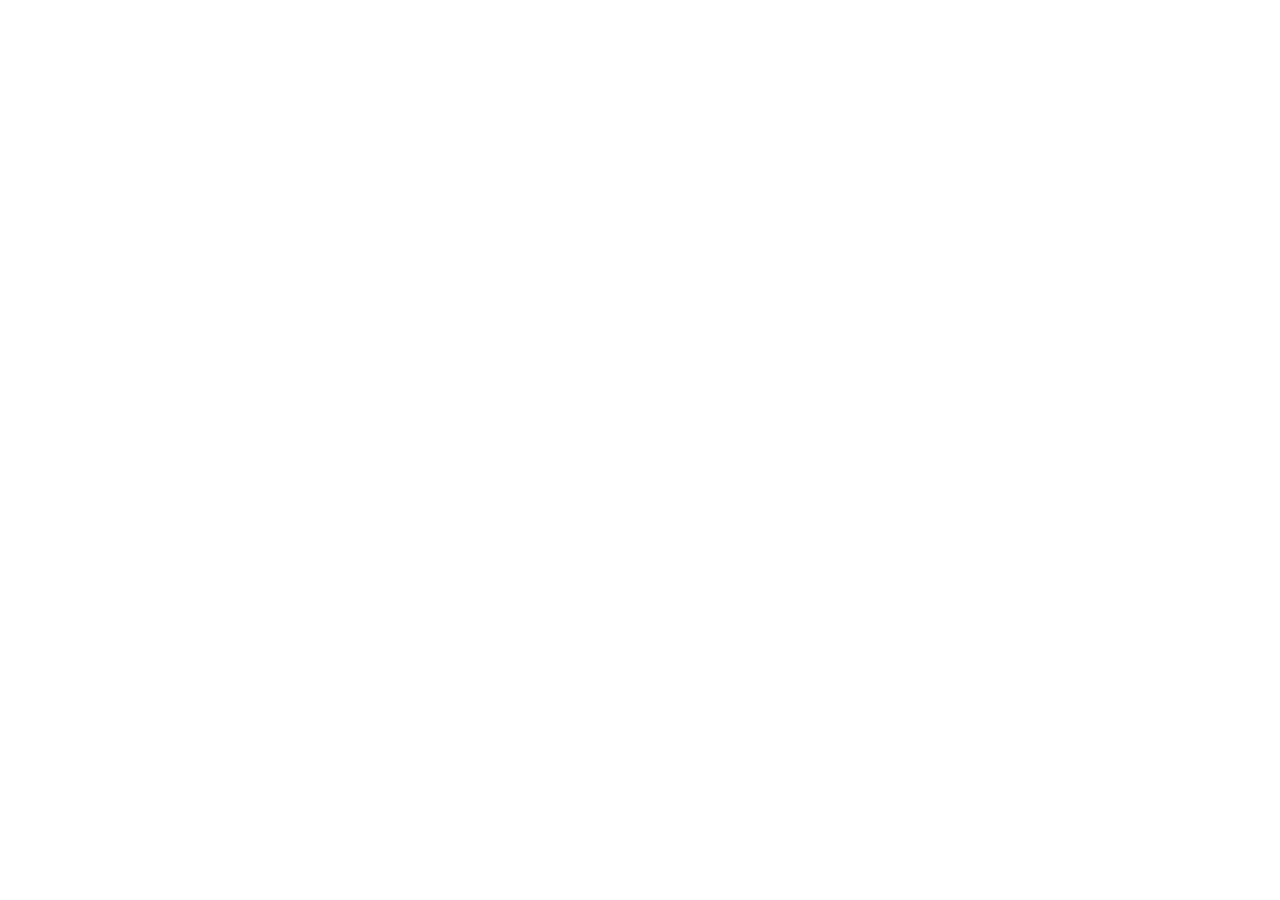
==== benchmarks.html @ 6f4abfc7 "Fix file structure and completed index.html" ====
<!DOCTYPE html>
<html lang="en">
<head>
    <meta charset="UTF-8">
    <meta name="viewport" content="width=device-width, initial-scale=1.0">
    <title>ComputeMetrics Hub</title>
    <!-- Bootstrap 5 CSS CDN -->
    <link href="https://cdn.jsdelivr.net/npm/bootstrap@5.3.3/dist/css/bootstrap.min.css" rel="stylesheet">
    <link rel="stylesheet" href="../assets/css/styles.css">
</head>
<body>
    
    <!-- We will inject the shared navbar code here next -->

    <script src="https://cdn.jsdelivr.net/npm/bootstrap@5.3.3/dist/js/bootstrap.bundle.min.js"></script>
    <script type="module" src="../assets/js/main.js"></script>
</body>
</html>
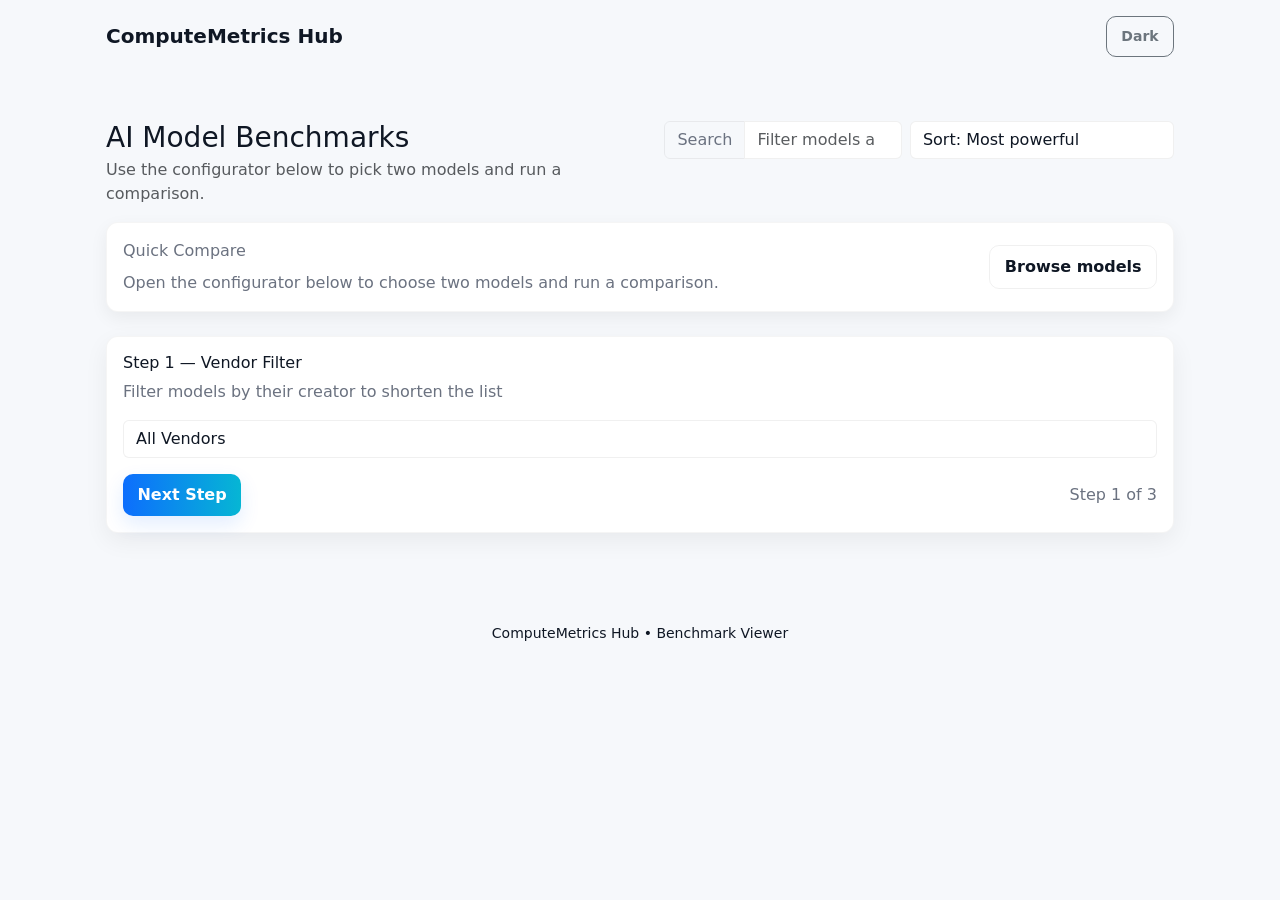
==== commit 4f337eb1: "chore: initial commit — basic bare minimum functionality with api calls" ====
--- a/benchmarks.html
+++ b/benchmarks.html
@@ -1,18 +1,178 @@
-<!DOCTYPE html>
+<!doctype html>
 <html lang="en">
 <head>
-    <meta charset="UTF-8">
-    <meta name="viewport" content="width=device-width, initial-scale=1.0">
-    <title>ComputeMetrics Hub</title>
-    <!-- Bootstrap 5 CSS CDN -->
-    <link href="https://cdn.jsdelivr.net/npm/bootstrap@5.3.3/dist/css/bootstrap.min.css" rel="stylesheet">
-    <link rel="stylesheet" href="../assets/css/styles.css">
+  <meta charset="utf-8" />
+  <meta name="viewport" content="width=device-width,initial-scale=1" />
+  <title>ComputeMetrics Hub - Benchmarks</title>
+
+  <link href="https://cdn.jsdelivr.net/npm/bootstrap@5.3.0/dist/css/bootstrap.min.css" rel="stylesheet">
+  <link rel="stylesheet" href="assets/css/styles.css">
 </head>
 <body>
-    
-    <!-- We will inject the shared navbar code here next -->
+  <header class="site-header">
+    <nav class="navbar navbar-expand-lg">
+      <div class="container">
+        <a class="navbar-brand fw-bold" href="index.html">ComputeMetrics Hub</a>
 
-    <script src="https://cdn.jsdelivr.net/npm/bootstrap@5.3.3/dist/js/bootstrap.bundle.min.js"></script>
-    <script type="module" src="../assets/js/main.js"></script>
+        <div class="ms-auto d-flex align-items-center gap-2">
+          <button id="themeToggle" class="btn btn-sm btn-outline-secondary">Dark</button>
+        </div>
+      </div>
+    </nav>
+  </header>
+
+  <main class="container py-5">
+    <section class="mb-3 d-flex flex-column flex-md-row justify-content-between gap-3 align-items-start">
+      <div>
+        <h1 class="h3 mb-1">AI Model Benchmarks</h1>
+        <p class="text-muted mb-0">Use the configurator below to pick two models and run a comparison.</p>
+      </div>
+
+      <form id="benchControlsForm" class="d-flex gap-2 align-items-center" autocomplete="off" onsubmit="return false;">
+        <div class="input-group">
+          <span class="input-group-text">Search</span>
+          <input id="globalSearch" name="bench_search_unique" class="form-control" type="search"
+                 placeholder="Filter models across the dataset..." aria-label="Search models"
+                 autocomplete="off" autocorrect="off" autocapitalize="off" spellcheck="false" />
+        </div>
+
+        <select id="sortSelect" class="form-select">
+          <option value="power_desc" selected>Sort: Most powerful</option>
+          <option value="power_asc">Sort: Least powerful</option>
+          <option value="params_desc">Sort: Params (desc)</option>
+          <option value="speed_desc">Sort: Speed (desc)</option>
+        </select>
+      </form>
+    </section>
+
+    <!-- Compact quick compare + browse -->
+    <section class="mb-4">
+      <div class="selector-card d-flex justify-content-between align-items-center">
+        <div>
+          <label class="form-label small-muted">Quick Compare</label>
+          <p class="small-muted mb-0">Open the configurator below to choose two models and run a comparison.</p>
+        </div>
+        <div>
+          <button id="browseBtn" class="btn btn-outline-cta">Browse models</button>
+        </div>
+      </div>
+    </section>
+
+    <!-- Multi-step form (integrated) -->
+    <section id="config-wizard" class="mb-4">
+      <div class="form-wizard" aria-label="Configurator wizard">
+
+        <!-- Step 1: Vendor Filter -->
+        <div class="form-step wizard-step visible" data-step="1">
+          <h4 class="h6">Step 1 — Vendor Filter</h4>
+          <p class="small-muted">Filter models by their creator to shorten the list</p>
+          <div class="mt-3">
+            <select id="wizardWorkload" class="form-select">
+              <option value="all">All Vendors</option>
+              <option value="OpenAI">OpenAI</option>
+              <option value="Anthropic">Anthropic</option>
+              <option value="Google">Google</option>
+              <option value="Meta">Meta</option>
+              <option value="Mistral">Mistral</option>
+            </select>
+          </div>
+        </div>
+
+        <!-- Step 2: Models -->
+        <div class="form-step wizard-step hidden" data-step="2">
+          <h4 class="h6">Step 2 — Models</h4>
+          <p class="small-muted">Pick two models to compare</p>
+          <div class="mt-3 d-flex gap-2">
+            <select id="wizardModelA" class="form-select">
+              <option value="">— select —</option>
+            </select>
+            <select id="wizardModelB" class="form-select">
+              <option value="">— select —</option>
+            </select>
+          </div>
+        </div>
+
+        <!-- Step 3: Run Configuration -->
+        <div class="form-step wizard-step hidden" data-step="3">
+          <h4 class="h6">Step 3 — Run Settings</h4>
+          <p class="small-muted">Tweak inference parameters</p>
+          <div class="mt-3">
+            <label class="form-label small-muted">Max tokens</label>
+            <input id="wizardMaxTokens" type="number" class="form-control" value="512" />
+          </div>
+        </div>
+
+        <!-- Navigation Actions -->
+        <div class="mt-3 d-flex gap-2">
+          <button id="prevBtn" class="btn btn-outline-cta d-none">Previous</button>
+          <button id="nextBtn" class="btn btn-cta">Next Step</button>
+          <div id="wizardStatus" class="ms-auto small-muted align-self-center">Step 1 of 3</div>
+        </div>
+      </div>
+    </section>
+
+    <!-- Results / comparison area -->
+    <section id="comparison-area" class="mb-4" aria-live="polite"></section>
+  </main>
+
+  <footer class="text-center py-3">
+    <small>ComputeMetrics Hub • Benchmark Viewer</small>
+  </footer>
+
+  <!-- Main module script (keeps behavior centralized) -->
+  <script type="module" src="assets/js/main.js"></script>
+
+  <!-- Browse modal (hidden by default) -->
+  <div class="modal fade" id="browseModal" tabindex="-1" aria-hidden="true">
+    <div class="modal-dialog modal-xl modal-dialog-scrollable">
+      <div class="modal-content">
+        <div class="modal-header">
+          <h5 class="modal-title">Model Catalog</h5>
+          <button type="button" class="btn-close" data-bs-dismiss="modal" aria-label="Close"></button>
+        </div>
+        <div class="modal-body">
+          <div id="catalogTableWrapper" class="table-responsive">
+            <table id="catalogTable" class="table table-striped">
+              <thead>
+                <tr>
+                  <th>ID</th>
+                  <th>Model</th>
+                  <th>Vendor</th>
+                  <th>Submodel</th>
+                  <th>Context</th>
+                  <th>Params (B)</th>
+                </tr>
+              </thead>
+              <tbody id="catalogBody"></tbody>
+            </table>
+          </div>
+        </div>
+        <div class="modal-footer">
+          <button type="button" class="btn btn-outline-secondary" data-bs-dismiss="modal">Close</button>
+        </div>
+      </div>
+    </div>
+  </div>
+
+  <!-- Small inline wiring for the integrated wizard (keeps page responsive while main.js loads) -->
+  <script>
+    document.addEventListener('DOMContentLoaded', () => {
+      // Open browse modal
+      const browseBtn = document.getElementById('browseBtn');
+      if (browseBtn) {
+        browseBtn.addEventListener('click', () => {
+          const modalEl = document.getElementById('browseModal');
+          const bsModal = new bootstrap.Modal(modalEl);
+          bsModal.show();
+        });
+      }
+
+      // If main.js exposes a global helper to populate wizard selects, it will do so.
+      // Otherwise main.js will import the dataset and populate wizardModelA/B directly.
+      // This inline script intentionally avoids duplicating dataset logic.
+    });
+  </script>
+
+  <script src="https://cdn.jsdelivr.net/npm/bootstrap@5.3.0/dist/js/bootstrap.bundle.min.js"></script>
 </body>
-</html>+</html>
--- a/assets/css/styles.css
+++ b/assets/css/styles.css
@@ -0,0 +1,182 @@
+/* Note regarding the use of AI: The structure + syntaxe were ai generated, this serves as a solid
+layout to start off of, hand-written modifications were made by me (The student) 
+to better fit the vision I was going for without going through the hassle of manual styling and
+syntaxe debugging
+ */
+:root{
+  --bg:#f6f8fb;
+  --panel:#ffffff;
+  --muted:#6b7280;
+  --text:#0f1724;
+  --accent:#0d6efd;
+  --cta-gradient: linear-gradient(90deg,#0d6efd,#06b6d4);
+  --card-radius:12px;
+  --glass: rgba(15,23,36,0.03);
+}
+
+/* Dark mode variables */
+:root[data-theme="dark"]{
+  --bg: #071025;
+  --panel: rgba(255,255,255,0.03);
+  --muted:#9aa4b2;
+  --text:#e6eef8;
+  --accent:#60a5fa;
+  --cta-gradient: linear-gradient(90deg,#60a5fa,#6ee7b7);
+}
+
+/* Base */
+*{box-sizing:border-box}
+html,body{height:100%}
+body{
+  margin:0;
+  font-family:Inter, system-ui, -apple-system, "Segoe UI", Roboto, "Helvetica Neue", Arial;
+  background:var(--bg);
+  color:var(--text);
+  -webkit-font-smoothing:antialiased;
+  -moz-osx-font-smoothing:grayscale;
+  padding-bottom:40px;
+}
+
+/* Header */
+.navbar{background:transparent;padding:1rem 0}
+.navbar-brand{font-weight:700;color:var(--text)}
+
+/* Controls */
+.input-group-text{background:transparent;border:1px solid rgba(0,0,0,0.06);color:var(--muted)}
+.form-control{background:var(--panel);border:1px solid rgba(0,0,0,0.06);color:var(--text)}
+.form-select{background:var(--panel);border:1px solid rgba(0,0,0,0.06);color:var(--text)}
+.small-muted{color:var(--muted)}
+
+/* Compare panel layout */
+.compare-panel{display:grid;grid-template-columns:1fr 220px 1fr;gap:1rem;align-items:start}
+@media(max-width:900px){ .compare-panel{grid-template-columns:1fr; } .compare-center{order:3} }
+
+/* Selector card */
+.selector-card{
+  background:var(--panel);
+  border-radius:var(--card-radius);
+  padding:1rem;
+  box-shadow: 0 6px 18px rgba(2,6,23,0.06);
+  border:1px solid rgba(0,0,0,0.04);
+}
+
+/* Center column */
+.compare-center{
+  display:flex;
+  align-items:center;
+  justify-content:center;
+  pointer-events:auto; /* ensure center doesn't block selects */
+}
+.compare-center-inner{display:flex;flex-direction:column;align-items:center;gap:.5rem}
+
+/* Buttons */
+.btn{border-radius:10px;padding:.55rem .9rem;font-weight:600}
+.btn-cta{
+  background:var(--cta-gradient);
+  color:#fff;border:0;
+  box-shadow: 0 8px 20px rgba(13,110,253,0.12);
+  transition:transform .12s ease, box-shadow .12s ease;
+}
+.btn-cta:hover{transform:translateY(-3px)}
+.btn-outline-cta{background:transparent;border:1px solid rgba(0,0,0,0.06);color:var(--text)}
+
+/* Listbox styling */
+.listbox{height:320px;overflow:auto;padding:.25rem;color:var(--text);background:var(--panel)}
+.listbox option{padding:.35rem;color:var(--text);background:var(--panel)}
+
+/* Comparison card */
+.compare-card{
+  background:var(--panel);
+  border-radius:12px;padding:1rem;border:1px solid rgba(0,0,0,0.04);
+  box-shadow:0 10px 30px rgba(2,6,23,0.06);
+}
+
+/* Wizard */
+.form-wizard{background:var(--panel);border-radius:12px;padding:1rem;border:1px solid rgba(0,0,0,0.04);box-shadow:0 8px 24px rgba(2,6,23,0.06)}
+.form-step{opacity:0;transform:translateX(12px);transition:opacity .36s ease, transform .36s ease}
+.form-step.active{opacity:1;transform:translateX(0)}
+.wizard-step.hidden{display:none}
+.wizard-step.visible{display:block}
+
+/* Utilities */
+.container{max-width:1100px;padding:0 1rem}
+.table-light{background:transparent}
+
+/* Dark-mode specific fixes for form controls and options readability */
+:root[data-theme="dark"] .form-control,
+:root[data-theme="dark"] .form-select,
+:root[data-theme="dark"] .listbox,
+:root[data-theme="dark"] .listbox option {
+  background: rgba(255,255,255,0.02);
+  color: var(--text);
+  border-color: rgba(255,255,255,0.04);
+}
+/* Base state: Hidden and shifted right */
+.wizard-step {
+  opacity: 0;
+  transform: translateX(20px);
+  transition: opacity 0.4s ease, transform 0.4s ease;
+  display: none; 
+}
+
+/* Visibility state: Added to DOM but still transparent */
+.wizard-step.visible {
+  display: block; 
+}
+
+/* Active state: Triggers the slide and fade in */
+.wizard-step.active {
+  opacity: 1;
+  transform: translateX(0);
+}
+
+/* Hard hide */
+.wizard-step.hidden {
+  display: none;
+}
+/* --- Run animation & spinner --- */
+.run-spinner {
+  width: 36px;
+  height: 36px;
+  border-radius: 50%;
+  border: 4px solid rgba(0,0,0,0.08);
+  border-top-color: var(--accent, #0d6efd);
+  animation: spin 1s linear infinite;
+  display:inline-block;
+  vertical-align:middle;
+  margin-right:.5rem;
+}
+@keyframes spin { to { transform: rotate(360deg); } }
+
+/* Result card entrance */
+.compare-card {
+  opacity: 0;
+  transform: translateY(8px) scale(.995);
+  transition: opacity .36s ease, transform .36s ease;
+}
+.compare-card.visible {
+  opacity: 1;
+  transform: translateY(0) scale(1);
+}
+
+/* Running state highlight */
+.compare-card.running {
+  box-shadow: 0 18px 48px rgba(13,110,253,0.08);
+  border-color: rgba(13,110,253,0.12);
+}
+
+/* Small progress bar */
+.run-progress {
+  height: 6px;
+  background: linear-gradient(90deg, rgba(13,110,253,0.18), rgba(6,182,212,0.18));
+  border-radius: 6px;
+  overflow: hidden;
+  position: relative;
+}
+.run-progress > i {
+  display:block;
+  height:100%;
+  width:0%;
+  background: linear-gradient(90deg, var(--accent, #0d6efd), #06b6d4);
+  transition: width .6s linear;
+}
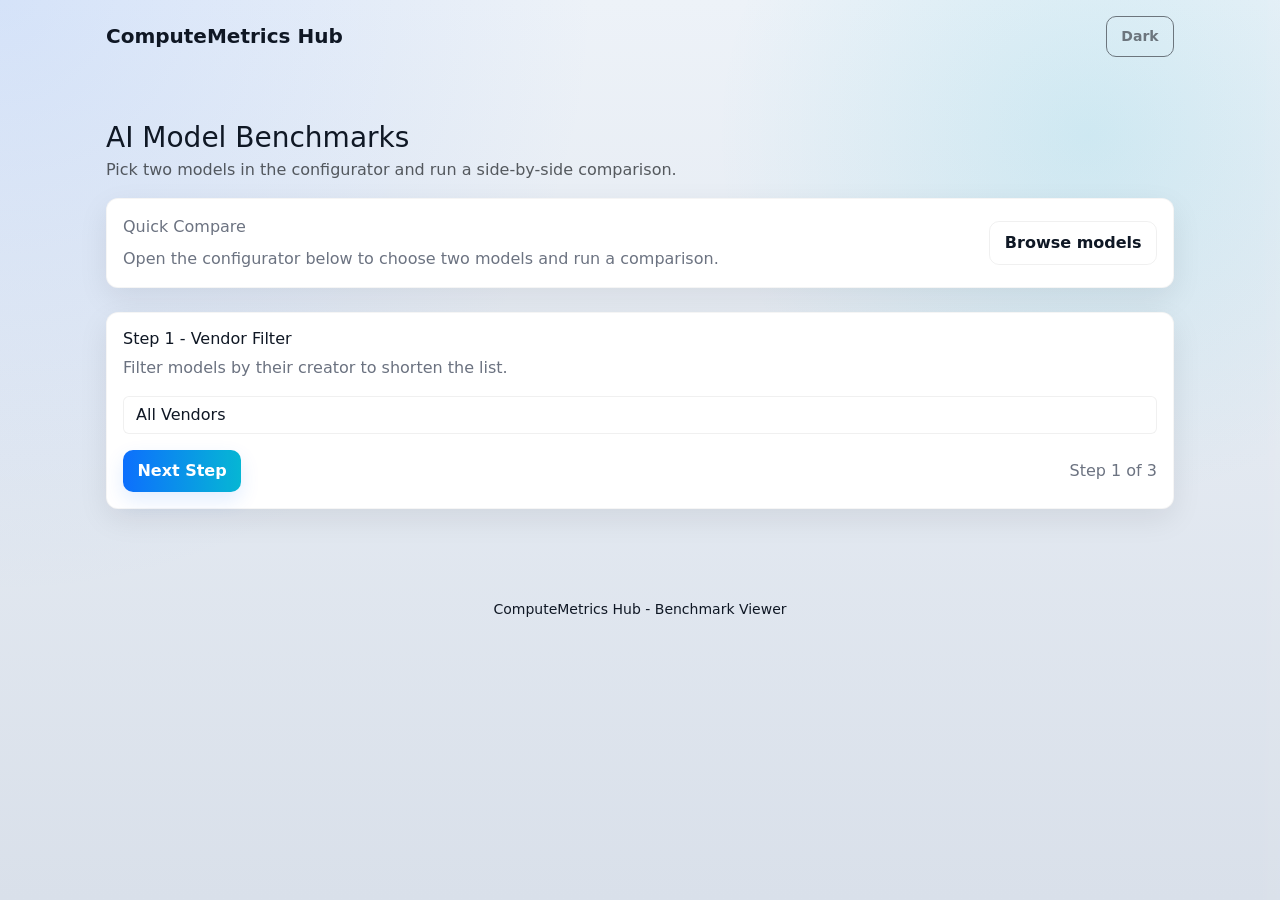
==== commit 962c1616: "Improve UI, tests, and benchmark flow" ====
--- a/benchmarks.html
+++ b/benchmarks.html
@@ -15,7 +15,7 @@
         <a class="navbar-brand fw-bold" href="index.html">ComputeMetrics Hub</a>
 
         <div class="ms-auto d-flex align-items-center gap-2">
-          <button id="themeToggle" class="btn btn-sm btn-outline-secondary">Dark</button>
+          <button id="themeToggle" type="button" class="btn btn-sm btn-outline-secondary">Dark</button>
         </div>
       </div>
     </nav>
@@ -25,47 +25,27 @@
     <section class="mb-3 d-flex flex-column flex-md-row justify-content-between gap-3 align-items-start">
       <div>
         <h1 class="h3 mb-1">AI Model Benchmarks</h1>
-        <p class="text-muted mb-0">Use the configurator below to pick two models and run a comparison.</p>
+        <p class="text-muted mb-0">Pick two models in the configurator and run a side-by-side comparison.</p>
       </div>
-
-      <form id="benchControlsForm" class="d-flex gap-2 align-items-center" autocomplete="off" onsubmit="return false;">
-        <div class="input-group">
-          <span class="input-group-text">Search</span>
-          <input id="globalSearch" name="bench_search_unique" class="form-control" type="search"
-                 placeholder="Filter models across the dataset..." aria-label="Search models"
-                 autocomplete="off" autocorrect="off" autocapitalize="off" spellcheck="false" />
-        </div>
-
-        <select id="sortSelect" class="form-select">
-          <option value="power_desc" selected>Sort: Most powerful</option>
-          <option value="power_asc">Sort: Least powerful</option>
-          <option value="params_desc">Sort: Params (desc)</option>
-          <option value="speed_desc">Sort: Speed (desc)</option>
-        </select>
-      </form>
     </section>
 
-    <!-- Compact quick compare + browse -->
     <section class="mb-4">
-      <div class="selector-card d-flex justify-content-between align-items-center">
+      <div class="selector-card d-flex flex-column flex-md-row justify-content-between align-items-md-center gap-3">
         <div>
           <label class="form-label small-muted">Quick Compare</label>
           <p class="small-muted mb-0">Open the configurator below to choose two models and run a comparison.</p>
         </div>
         <div>
-          <button id="browseBtn" class="btn btn-outline-cta">Browse models</button>
+          <button id="browseBtn" type="button" class="btn btn-outline-cta">Browse models</button>
         </div>
       </div>
     </section>
 
-    <!-- Multi-step form (integrated) -->
     <section id="config-wizard" class="mb-4">
       <div class="form-wizard" aria-label="Configurator wizard">
-
-        <!-- Step 1: Vendor Filter -->
         <div class="form-step wizard-step visible" data-step="1">
-          <h4 class="h6">Step 1 — Vendor Filter</h4>
-          <p class="small-muted">Filter models by their creator to shorten the list</p>
+          <h4 class="h6">Step 1 - Vendor Filter</h4>
+          <p class="small-muted">Filter models by their creator to shorten the list.</p>
           <div class="mt-3">
             <select id="wizardWorkload" class="form-select">
               <option value="all">All Vendors</option>
@@ -78,51 +58,43 @@
           </div>
         </div>
 
-        <!-- Step 2: Models -->
         <div class="form-step wizard-step hidden" data-step="2">
-          <h4 class="h6">Step 2 — Models</h4>
-          <p class="small-muted">Pick two models to compare</p>
+          <h4 class="h6">Step 2 - Models</h4>
+          <p class="small-muted">Pick two models to compare.</p>
           <div class="mt-3 d-flex gap-2">
             <select id="wizardModelA" class="form-select">
-              <option value="">— select —</option>
+              <option value="">- select -</option>
             </select>
             <select id="wizardModelB" class="form-select">
-              <option value="">— select —</option>
+              <option value="">- select -</option>
             </select>
           </div>
         </div>
 
-        <!-- Step 3: Run Configuration -->
         <div class="form-step wizard-step hidden" data-step="3">
-          <h4 class="h6">Step 3 — Run Settings</h4>
-          <p class="small-muted">Tweak inference parameters</p>
+          <h4 class="h6">Step 3 - Run Settings</h4>
+          <p class="small-muted">Tweak inference parameters.</p>
           <div class="mt-3">
             <label class="form-label small-muted">Max tokens</label>
             <input id="wizardMaxTokens" type="number" class="form-control" value="512" />
           </div>
         </div>
 
-        <!-- Navigation Actions -->
         <div class="mt-3 d-flex gap-2">
-          <button id="prevBtn" class="btn btn-outline-cta d-none">Previous</button>
-          <button id="nextBtn" class="btn btn-cta">Next Step</button>
+          <button id="prevBtn" type="button" class="btn btn-outline-cta d-none">Previous</button>
+          <button id="nextBtn" type="button" class="btn btn-cta">Next Step</button>
           <div id="wizardStatus" class="ms-auto small-muted align-self-center">Step 1 of 3</div>
         </div>
       </div>
     </section>
 
-    <!-- Results / comparison area -->
     <section id="comparison-area" class="mb-4" aria-live="polite"></section>
   </main>
 
   <footer class="text-center py-3">
-    <small>ComputeMetrics Hub • Benchmark Viewer</small>
+    <small>ComputeMetrics Hub - Benchmark Viewer</small>
   </footer>
 
-  <!-- Main module script (keeps behavior centralized) -->
-  <script type="module" src="assets/js/main.js"></script>
-
-  <!-- Browse modal (hidden by default) -->
   <div class="modal fade" id="browseModal" tabindex="-1" aria-hidden="true">
     <div class="modal-dialog modal-xl modal-dialog-scrollable">
       <div class="modal-content">
@@ -154,25 +126,7 @@
     </div>
   </div>
 
-  <!-- Small inline wiring for the integrated wizard (keeps page responsive while main.js loads) -->
-  <script>
-    document.addEventListener('DOMContentLoaded', () => {
-      // Open browse modal
-      const browseBtn = document.getElementById('browseBtn');
-      if (browseBtn) {
-        browseBtn.addEventListener('click', () => {
-          const modalEl = document.getElementById('browseModal');
-          const bsModal = new bootstrap.Modal(modalEl);
-          bsModal.show();
-        });
-      }
-
-      // If main.js exposes a global helper to populate wizard selects, it will do so.
-      // Otherwise main.js will import the dataset and populate wizardModelA/B directly.
-      // This inline script intentionally avoids duplicating dataset logic.
-    });
-  </script>
-
+  <script type="module" src="assets/js/main.js"></script>
   <script src="https://cdn.jsdelivr.net/npm/bootstrap@5.3.0/dist/js/bootstrap.bundle.min.js"></script>
 </body>
 </html>
--- a/assets/css/styles.css
+++ b/assets/css/styles.css
@@ -1,40 +1,56 @@
-/* Note regarding the use of AI: The structure + syntaxe were ai generated, this serves as a solid
-layout to start off of, hand-written modifications were made by me (The student) 
-to better fit the vision I was going for without going through the hassle of manual styling and
-syntaxe debugging
- */
+/* Hand-tuned theme for ComputeMetrics Hub.
+   Clean surfaces, soft contrast, and a little motion so the app feels intentional. */
 :root{
-  --bg:#f6f8fb;
+  --bg:#d9e0ea;
+  --bg-accent: radial-gradient(circle at top left, rgba(105, 158, 255, 0.18), transparent 38%),
+               radial-gradient(circle at 85% 15%, rgba(6, 182, 212, 0.12), transparent 28%),
+               linear-gradient(180deg, #edf2f8 0%, #d9e0ea 100%);
   --panel:#ffffff;
   --muted:#6b7280;
   --text:#0f1724;
-  --accent:#0d6efd;
+  --accent:#89b2ef;
   --cta-gradient: linear-gradient(90deg,#0d6efd,#06b6d4);
   --card-radius:12px;
   --glass: rgba(15,23,36,0.03);
-}
-
-/* Dark mode variables */
+  --shadow: 0 10px 30px rgba(2, 6, 23, 0.08);
+}
+
 :root[data-theme="dark"]{
   --bg: #071025;
+  --bg-accent: radial-gradient(circle at top left, rgba(96, 165, 250, 0.18), transparent 35%),
+               radial-gradient(circle at 85% 15%, rgba(110, 231, 183, 0.10), transparent 25%),
+               linear-gradient(180deg, #06101f 0%, #071025 100%);
   --panel: rgba(255,255,255,0.03);
   --muted:#9aa4b2;
   --text:#e6eef8;
   --accent:#60a5fa;
   --cta-gradient: linear-gradient(90deg,#60a5fa,#6ee7b7);
-}
-
-/* Base */
+  --shadow: 0 18px 42px rgba(0,0,0,0.22);
+}
+
 *{box-sizing:border-box}
 html,body{height:100%}
 body{
   margin:0;
   font-family:Inter, system-ui, -apple-system, "Segoe UI", Roboto, "Helvetica Neue", Arial;
-  background:var(--bg);
+  background:var(--bg-accent), var(--bg);
   color:var(--text);
   -webkit-font-smoothing:antialiased;
   -moz-osx-font-smoothing:grayscale;
   padding-bottom:40px;
+  position:relative;
+}
+
+body::before{
+  content:'';
+  position:fixed;
+  inset:0;
+  pointer-events:none;
+  background:
+    linear-gradient(rgba(255,255,255,0.04), rgba(255,255,255,0.04)),
+    linear-gradient(90deg, transparent 0, transparent 98%, rgba(255,255,255,0.12) 100%);
+  mix-blend-mode:soft-light;
+  opacity:.35;
 }
 
 /* Header */
@@ -56,8 +72,13 @@
   background:var(--panel);
   border-radius:var(--card-radius);
   padding:1rem;
-  box-shadow: 0 6px 18px rgba(2,6,23,0.06);
+  box-shadow:var(--shadow);
   border:1px solid rgba(0,0,0,0.04);
+  transition: transform .2s ease, box-shadow .2s ease, border-color .2s ease;
+}
+.selector-card:hover{
+  transform: translateY(-2px);
+  box-shadow: 0 16px 34px rgba(2,6,23,0.10);
 }
 
 /* Center column */
@@ -88,21 +109,50 @@
 .compare-card{
   background:var(--panel);
   border-radius:12px;padding:1rem;border:1px solid rgba(0,0,0,0.04);
-  box-shadow:0 10px 30px rgba(2,6,23,0.06);
-}
-
-/* Wizard */
-.form-wizard{background:var(--panel);border-radius:12px;padding:1rem;border:1px solid rgba(0,0,0,0.04);box-shadow:0 8px 24px rgba(2,6,23,0.06)}
-.form-step{opacity:0;transform:translateX(12px);transition:opacity .36s ease, transform .36s ease}
-.form-step.active{opacity:1;transform:translateX(0)}
-.wizard-step.hidden{display:none}
-.wizard-step.visible{display:block}
+  box-shadow:var(--shadow);
+}
+
+.form-wizard{
+  background:var(--panel);
+  border-radius:12px;
+  padding:1rem;
+  border:1px solid rgba(0,0,0,0.04);
+  box-shadow:var(--shadow);
+}
+.form-step{
+  opacity:0;
+  transform:translateY(10px) scale(.992);
+  transition:opacity .34s ease, transform .34s ease, filter .34s ease;
+}
+.form-step.active{
+  opacity:1;
+  transform:translateY(0) scale(1);
+  filter:none;
+}
+.wizard-step{
+  max-height:0;
+  overflow:hidden;
+  opacity:0;
+  transform:translateY(10px);
+  transition:max-height .42s ease, opacity .32s ease, transform .32s ease;
+}
+.wizard-step.visible{
+  display:block;
+  max-height:420px;
+}
+.wizard-step.active{
+  opacity:1;
+  transform:translateY(0);
+  animation: stepPop .35s ease;
+}
+.wizard-step.hidden{
+  display:none;
+}
 
 /* Utilities */
 .container{max-width:1100px;padding:0 1rem}
 .table-light{background:transparent}
 
-/* Dark-mode specific fixes for form controls and options readability */
 :root[data-theme="dark"] .form-control,
 :root[data-theme="dark"] .form-select,
 :root[data-theme="dark"] .listbox,
@@ -111,30 +161,12 @@
   color: var(--text);
   border-color: rgba(255,255,255,0.04);
 }
-/* Base state: Hidden and shifted right */
-.wizard-step {
-  opacity: 0;
-  transform: translateX(20px);
-  transition: opacity 0.4s ease, transform 0.4s ease;
-  display: none; 
-}
-
-/* Visibility state: Added to DOM but still transparent */
-.wizard-step.visible {
-  display: block; 
-}
-
-/* Active state: Triggers the slide and fade in */
-.wizard-step.active {
-  opacity: 1;
-  transform: translateX(0);
-}
-
-/* Hard hide */
-.wizard-step.hidden {
-  display: none;
-}
-/* --- Run animation & spinner --- */
+
+.wizard-step label,
+.wizard-step p{
+  margin-bottom:.5rem;
+}
+
 .run-spinner {
   width: 36px;
   height: 36px;
@@ -148,6 +180,11 @@
 }
 @keyframes spin { to { transform: rotate(360deg); } }
 
+@keyframes stepPop {
+  0% { transform: translateY(12px) scale(.985); }
+  100% { transform: translateY(0) scale(1); }
+}
+
 /* Result card entrance */
 .compare-card {
   opacity: 0;
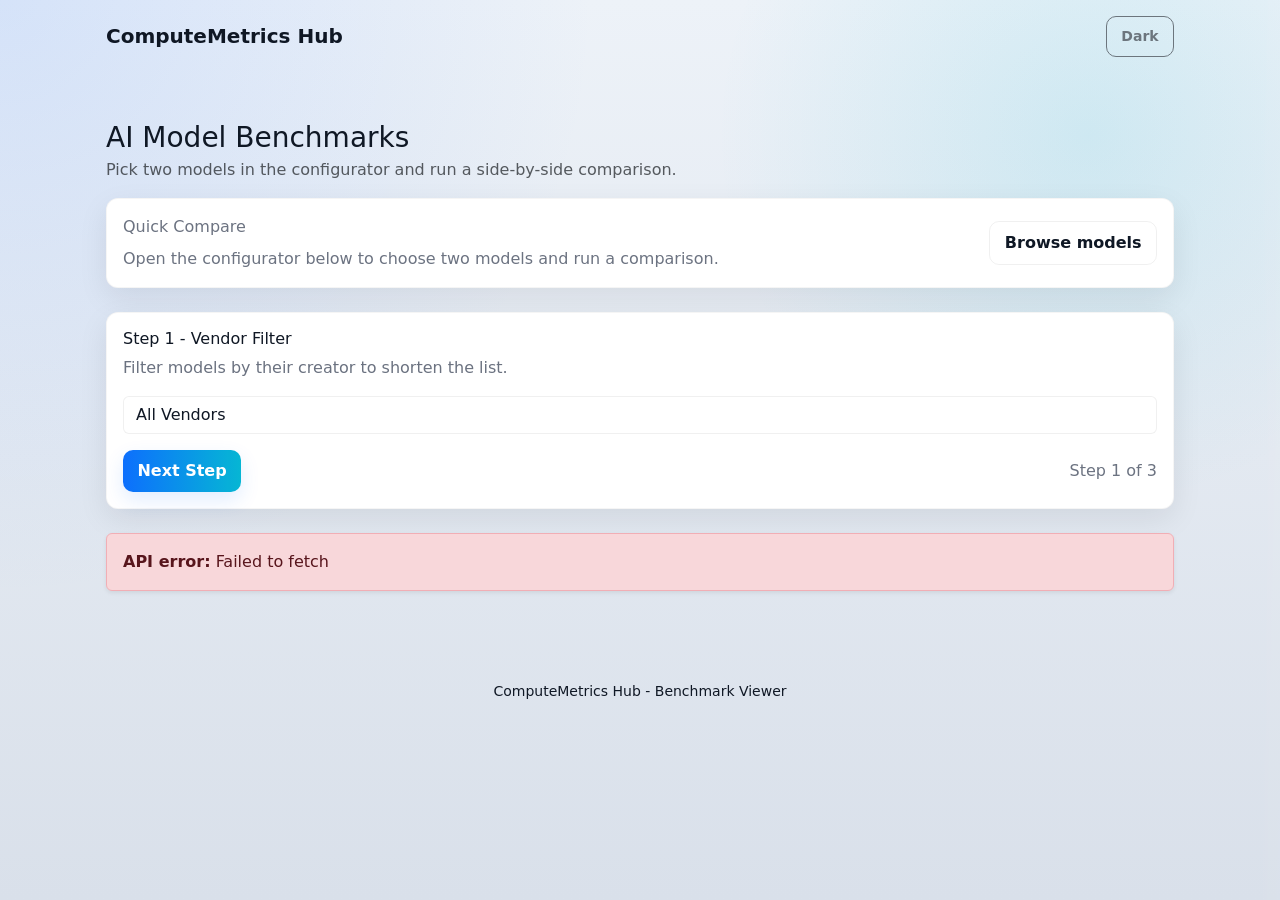
==== commit aa128849: "Refactor metrics to use OpenRouter model metadata" ====
--- a/benchmarks.html
+++ b/benchmarks.html
@@ -110,9 +110,10 @@
                   <th>ID</th>
                   <th>Model</th>
                   <th>Vendor</th>
-                  <th>Submodel</th>
+                  <th>API ID</th>
                   <th>Context</th>
-                  <th>Params (B)</th>
+                  <th>Input Cost</th>
+                  <th>Output Cost</th>
                 </tr>
               </thead>
               <tbody id="catalogBody"></tbody>
--- a/assets/css/styles.css
+++ b/assets/css/styles.css
@@ -119,6 +119,20 @@
   border:1px solid rgba(0,0,0,0.04);
   box-shadow:var(--shadow);
 }
+
+.state-panel{
+  min-height: 96px;
+}
+
+.catalog-shell[aria-busy="true"],
+#catalogTableWrapper[aria-busy="true"]{
+  opacity:.92;
+}
+
+.catalog-state-row td{
+  padding: 1.25rem;
+}
+
 .form-step{
   opacity:0;
   transform:translateY(10px) scale(.992);
@@ -202,6 +216,42 @@
   border-color: rgba(13,110,253,0.12);
 }
 
+.visual-compare-panel{
+  border:1px solid rgba(0,0,0,0.06);
+  border-radius:8px;
+  padding:1rem;
+  background:rgba(255,255,255,0.42);
+}
+
+.metric-bar-stack{
+  display:grid;
+  gap:1rem;
+}
+
+.metric-bar-group{
+  padding:.85rem;
+  border-radius:8px;
+  background:rgba(15,23,36,0.025);
+}
+
+.compare-progress{
+  height:14px;
+  background:rgba(15,23,36,0.08);
+}
+
+:root[data-theme="dark"] .visual-compare-panel{
+  background:rgba(255,255,255,0.025);
+  border-color:rgba(255,255,255,0.08);
+}
+
+:root[data-theme="dark"] .metric-bar-group{
+  background:rgba(255,255,255,0.025);
+}
+
+:root[data-theme="dark"] .compare-progress{
+  background:rgba(255,255,255,0.08);
+}
+
 /* Small progress bar */
 .run-progress {
   height: 6px;
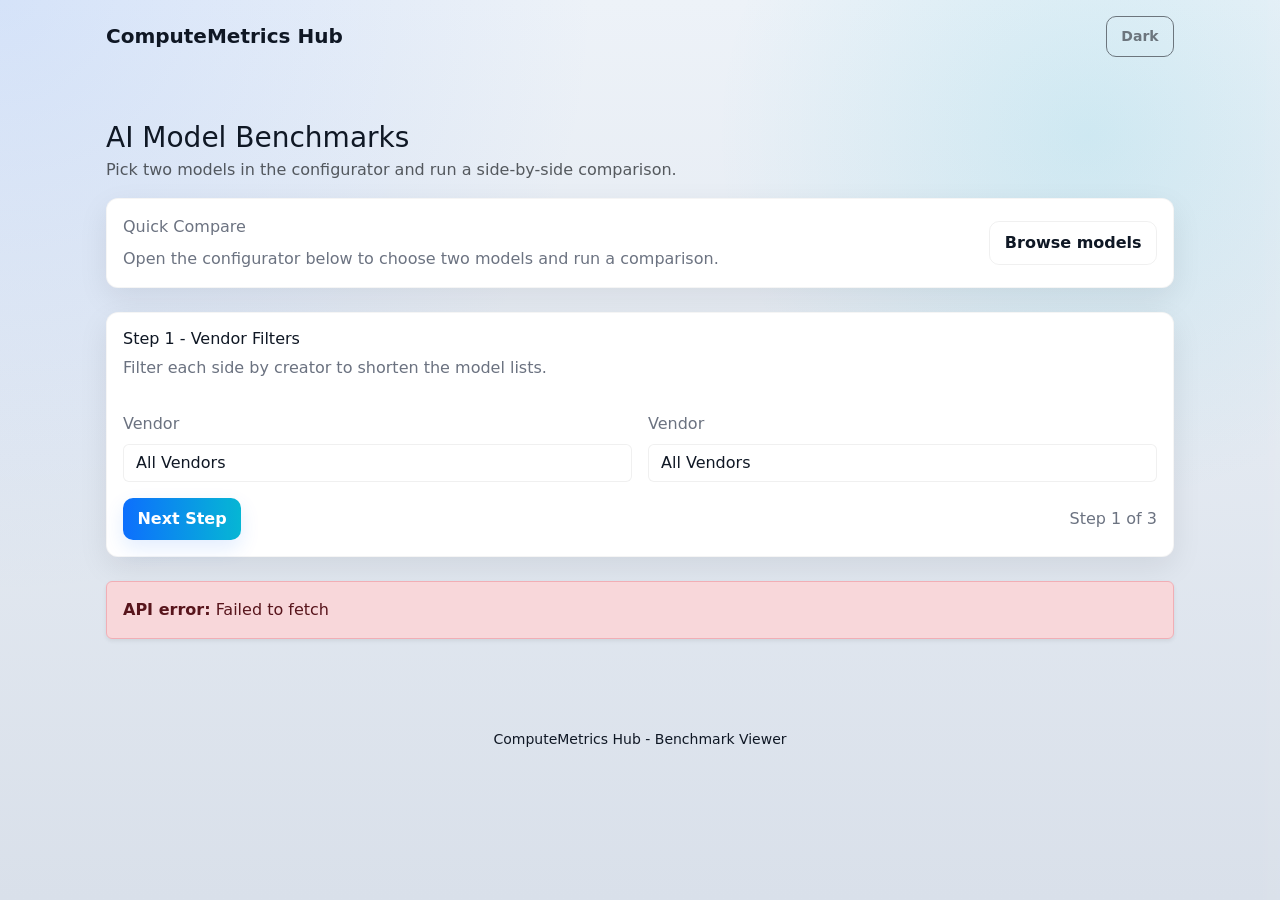
==== commit 45ac5f59: "docs: finalize README for grading, add transition comments" ====
--- a/benchmarks.html
+++ b/benchmarks.html
@@ -44,16 +44,33 @@
     <section id="config-wizard" class="mb-4">
       <div class="form-wizard" aria-label="Configurator wizard">
         <div class="form-step wizard-step visible" data-step="1">
-          <h4 class="h6">Step 1 - Vendor Filter</h4>
-          <p class="small-muted">Filter models by their creator to shorten the list.</p>
-          <div class="mt-3">
-            <select id="wizardWorkload" class="form-select">
+          <h4 class="h6">Step 1 - Vendor Filters</h4>
+          <p class="small-muted">Filter each side by creator to shorten the model lists.</p>
+          <div class="mt-3 row g-3">
+            <div class="col-md-6">
+              <label for="wizardVendorA" class="form-label small-muted">Vendor</label>
+              <select id="wizardVendorA" class="form-select">
+                <option value="all">All Vendors</option>
+                <option value="OpenAI">OpenAI</option>
+                <option value="Anthropic">Anthropic</option>
+                <option value="Google">Google</option>
+                <option value="Meta">Meta</option>
+                <option value="Mistral">Mistral</option>
+              </select>
+            </div>
+            <div class="col-md-6">
+              <label for="wizardVendorB" class="form-label small-muted">Vendor</label>
+              <select id="wizardVendorB" class="form-select">
+                <option value="all">All Vendors</option>
+                <option value="OpenAI">OpenAI</option>
+                <option value="Anthropic">Anthropic</option>
+                <option value="Google">Google</option>
+                <option value="Meta">Meta</option>
+                <option value="Mistral">Mistral</option>
+              </select>
+            </div>
+            <select id="wizardWorkload" class="form-select d-none" aria-hidden="true" tabindex="-1">
               <option value="all">All Vendors</option>
-              <option value="OpenAI">OpenAI</option>
-              <option value="Anthropic">Anthropic</option>
-              <option value="Google">Google</option>
-              <option value="Meta">Meta</option>
-              <option value="Mistral">Mistral</option>
             </select>
           </div>
         </div>
@@ -61,13 +78,19 @@
         <div class="form-step wizard-step hidden" data-step="2">
           <h4 class="h6">Step 2 - Models</h4>
           <p class="small-muted">Pick two models to compare.</p>
-          <div class="mt-3 d-flex gap-2">
-            <select id="wizardModelA" class="form-select">
-              <option value="">- select -</option>
-            </select>
-            <select id="wizardModelB" class="form-select">
-              <option value="">- select -</option>
-            </select>
+          <div class="mt-3 row g-3">
+            <div class="col-md-6">
+              <label for="wizardModelA" class="form-label small-muted">Model</label>
+              <select id="wizardModelA" class="form-select">
+                <option value="">- select -</option>
+              </select>
+            </div>
+            <div class="col-md-6">
+              <label for="wizardModelB" class="form-label small-muted">Model</label>
+              <select id="wizardModelB" class="form-select">
+                <option value="">- select -</option>
+              </select>
+            </div>
           </div>
         </div>
 
--- a/assets/css/styles.css
+++ b/assets/css/styles.css
@@ -1,5 +1,5 @@
-/* Hand-tuned theme for ComputeMetrics Hub.
-   Clean surfaces, soft contrast, and a little motion so the app feels intentional. */
+/* Note regarding use of AI: syntaxe and layout was AI written, 
+parameters were hand tweaked */
 :root{
   --bg:#d9e0ea;
   --bg-accent: radial-gradient(circle at top left, rgba(105, 158, 255, 0.18), transparent 38%),
@@ -152,7 +152,7 @@
 }
 .wizard-step.visible{
   display:block;
-  max-height:420px;
+  max-height:720px;
 }
 .wizard-step.active{
   opacity:1;
